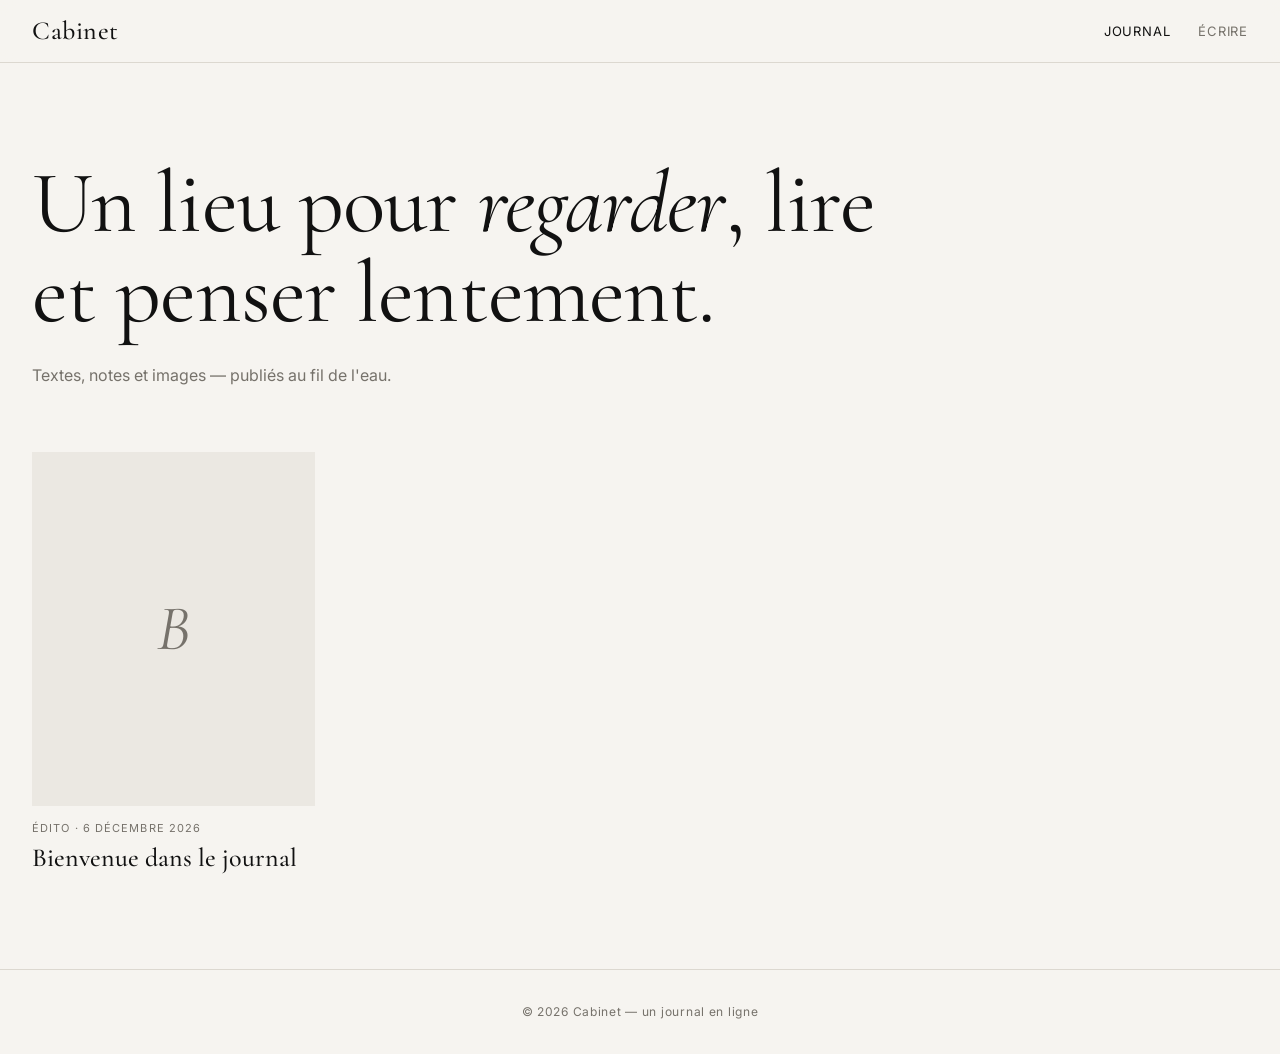
==== index.html @ 6ccdda0c "Add files via upload" ====
<!doctype html>
<html lang="fr">
<head>
<meta charset="utf-8">
<meta name="viewport" content="width=device-width, initial-scale=1">
<title>Cabinet — Journal</title>
<link rel="preconnect" href="https://fonts.googleapis.com">
<link rel="preconnect" href="https://fonts.gstatic.com" crossorigin>
<link href="https://fonts.googleapis.com/css2?family=Cormorant+Garamond:ital,wght@0,400;0,500;1,400&family=Inter:wght@400;500&display=swap" rel="stylesheet">
<style>
:root{
  --bg:#f6f4f0; --fg:#111; --muted:#76726b; --line:#dcd8d0; --card:#ebe8e2; --accent:#111;
  --serif:"Cormorant Garamond",Georgia,serif; --sans:Inter,system-ui,sans-serif;
}
@media (prefers-color-scheme: dark){
  :root{--bg:#111110;--fg:#f1eee8;--muted:#8d8980;--line:#2b2a27;--card:#1c1b19;--accent:#f1eee8}
}
*{box-sizing:border-box}
html{scroll-behavior:smooth}
body{margin:0;background:var(--bg);color:var(--fg);font:15px/1.6 var(--sans);-webkit-font-smoothing:antialiased}
a{color:inherit}
header.top{position:sticky;top:0;z-index:10;display:flex;align-items:center;justify-content:space-between;
  padding:18px 32px;background:color-mix(in srgb,var(--bg) 88%,transparent);backdrop-filter:blur(8px);border-bottom:1px solid var(--line)}
.logo{font:500 26px/1 var(--serif);letter-spacing:.02em;text-decoration:none}
nav{display:flex;gap:28px;align-items:center;font-size:13px;letter-spacing:.06em;text-transform:uppercase}
nav a{text-decoration:none;color:var(--muted);transition:color .2s}
nav a:hover,nav a.on{color:var(--fg)}
main{max-width:1280px;margin:0 auto;padding:0 32px 96px}
.hero{padding:96px 0 64px;max-width:860px}
.hero h1{font:400 clamp(40px,7vw,88px)/1.02 var(--serif);margin:0 0 24px;letter-spacing:-.01em}
.hero h1 em{font-style:italic}
.hero p{color:var(--muted);max-width:520px;margin:0;font-size:16px}
.grid{display:grid;grid-template-columns:repeat(auto-fill,minmax(280px,1fr));gap:48px 28px}
.card{text-decoration:none;display:block}
.card .img{aspect-ratio:4/5;background:var(--card);overflow:hidden;display:flex;align-items:center;justify-content:center}
.card img{width:100%;height:100%;object-fit:cover;transition:transform .6s ease}
.card:hover img{transform:scale(1.03)}
.card .ph{font:italic 64px var(--serif);color:var(--muted)}
.card .meta{margin-top:14px;font-size:11px;letter-spacing:.1em;text-transform:uppercase;color:var(--muted)}
.card h3{font:500 26px/1.15 var(--serif);margin:6px 0 0}
.empty{color:var(--muted);padding:40px 0}
.article{max-width:720px;margin:0 auto;padding-top:72px}
.article .cat{font-size:11px;letter-spacing:.12em;text-transform:uppercase;color:var(--muted)}
.article h1{font:400 clamp(36px,6vw,64px)/1.05 var(--serif);margin:12px 0 16px}
.article .date{color:var(--muted);font-size:13px;margin-bottom:40px}
.article .cover{width:100%;margin:0 0 48px;display:block}
.prose{font:400 20px/1.7 var(--serif)}
.prose h2{font:500 34px/1.2 var(--serif);margin:2em 0 .4em}
.prose h3,.prose h4{font:500 26px/1.2 var(--serif);margin:1.6em 0 .4em}
.prose p{margin:0 0 1.2em}
.prose img{max-width:100%;display:block;margin:2em 0}
.prose blockquote{margin:1.6em 0;padding-left:24px;border-left:2px solid var(--fg);font-style:italic;font-size:1.15em}
.prose hr{border:0;border-top:1px solid var(--line);margin:2.5em 0}
.prose code{font:14px ui-monospace,monospace;background:var(--card);padding:2px 5px}
.prose pre{background:var(--card);padding:16px;overflow:auto}
.back{display:inline-block;margin-top:56px;font-size:13px;letter-spacing:.06em;text-transform:uppercase}
.btn{font:500 12px var(--sans);letter-spacing:.08em;text-transform:uppercase;padding:11px 20px;border:1px solid var(--fg);
  background:transparent;color:var(--fg);cursor:pointer;text-decoration:none;display:inline-block;transition:all .2s}
.btn:hover,.btn.primary{background:var(--fg);color:var(--bg)}
.btn.primary:hover{opacity:.85}
.btn.danger{border-color:#b3382c;color:#b3382c}.btn.danger:hover{background:#b3382c;color:#fff}
.bar{display:flex;gap:12px;flex-wrap:wrap;align-items:center;margin:48px 0 24px}
.list{border-top:1px solid var(--line)}
.row{display:flex;justify-content:space-between;align-items:center;gap:16px;padding:18px 0;border-bottom:1px solid var(--line)}
.row b{font:500 22px var(--serif)}
.row small{color:var(--muted);display:block}
.tag{font-size:11px;letter-spacing:.08em;text-transform:uppercase;border:1px solid var(--line);padding:2px 8px;color:var(--muted)}
.editor{display:grid;grid-template-columns:1fr 1fr;gap:40px;padding-top:40px}
@media(max-width:900px){.editor{grid-template-columns:1fr}}
label{display:block;font-size:11px;letter-spacing:.1em;text-transform:uppercase;color:var(--muted);margin:18px 0 6px}
input[type=text],input[type=url],textarea{width:100%;padding:12px 14px;background:transparent;color:var(--fg);border:1px solid var(--line);font:inherit;border-radius:0}
input:focus,textarea:focus{outline:none;border-color:var(--fg)}
textarea{min-height:420px;resize:vertical;font:15px/1.6 ui-monospace,Menlo,monospace}
.check{display:flex;gap:10px;align-items:center;margin-top:18px;font-size:14px}
.preview{border-left:1px solid var(--line);padding-left:40px}
@media(max-width:900px){.preview{border:0;padding:0}}
footer{border-top:1px solid var(--line);padding:32px;text-align:center;color:var(--muted);font-size:12px;letter-spacing:.06em}
@media(max-width:600px){header.top{padding:14px 18px}main{padding:0 18px 72px}nav{gap:16px}}
</style>
</head>
<body>
<header class="top">
  <a class="logo" href="#/">Cabinet</a>
  <nav>
    <a href="#/" id="n-home">Journal</a>
    <a href="#/ecrire" id="n-write">Écrire</a>
  </nav>
</header>
<main id="app"></main>
<footer>© <span id="y"></span> Cabinet — un journal en ligne</footer>

<script>
(() => {
  const KEY = 'cabinet.articles.v1';
  const $app = document.getElementById('app');
  document.getElementById('y').textContent = new Date().getFullYear();

  /* ---------- Données (stockées dans le navigateur) ---------- */
  const uid = () => Date.now().toString(36) + Math.random().toString(36).slice(2, 5);
  const seed = () => [{
    id: uid(), title: 'Bienvenue dans le journal', category: 'Édito', cover: '',
    published: true, date: new Date().toISOString(),
    body: "## Un premier texte\n\nVoici un **article d'exemple**. Rendez-vous dans l'onglet *Écrire* pour le modifier ou en créer un nouveau.\n\n> Une citation se fait avec le signe supérieur à.\n\n- des listes\n- des [liens](https://example.org)\n- des images : `![légende](https://…)`"
  }];
  const load = () => { try { return JSON.parse(localStorage.getItem(KEY)); } catch { return null; } };
  const persist = () => { try { localStorage.setItem(KEY, JSON.stringify(articles)); } catch { alert("Impossible d'enregistrer dans le navigateur."); } };
  let articles = load() || seed();
  persist();

  /* ---------- Markdown minimal (sans dépendance) ---------- */
  const esc = s => s.replace(/[&<>"']/g, c => ({'&':'&amp;','<':'&lt;','>':'&gt;','"':'&quot;',"'":'&#39;'}[c]));
  const inline = s => esc(s)
    .replace(/!\[([^\]]*)\]\((https?:[^)\s]+)\)/g, '<img src="$2" alt="$1">')
    .replace(/\[([^\]]+)\]\((https?:[^)\s]+)\)/g, '<a href="$2" rel="noopener" target="_blank">$1</a>')
    .replace(/\*\*([^*]+)\*\*/g, '<strong>$1</strong>')
    .replace(/(^|[^*])\*([^*]+)\*/g, '$1<em>$2</em>')
    .replace(/`([^`]+)`/g, '<code>$1</code>');
  function md(src) {
    const out = []; let para = [], list = null, quote = [], code = null;
    const flush = () => {
      if (para.length) { out.push('<p>' + inline(para.join(' ')) + '</p>'); para = []; }
      if (list) { out.push(`<${list.t}>` + list.items.map(i => '<li>' + inline(i) + '</li>').join('') + `</${list.t}>`); list = null; }
      if (quote.length) { out.push('<blockquote>' + inline(quote.join(' ')) + '</blockquote>'); quote = []; }
    };
    for (const l of (src || '').replace(/\r/g, '').split('\n')) {
      if (code) { if (l.startsWith('```')) { out.push('<pre><code>' + esc(code.join('\n')) + '</code></pre>'); code = null; } else code.push(l); continue; }
      if (l.startsWith('```')) { flush(); code = []; continue; }
      if (!l.trim()) { flush(); continue; }
      let m;
      if ((m = l.match(/^(#{1,3})\s+(.*)/))) { flush(); const n = m[1].length + 1; out.push(`<h${n}>${inline(m[2])}</h${n}>`); continue; }
      if (/^---+$/.test(l.trim())) { flush(); out.push('<hr>'); continue; }
      if ((m = l.match(/^>\s?(.*)/))) { if (!quote.length) flush(); quote.push(m[1]); continue; }
      if ((m = l.match(/^([-*]|\d+\.)\s+(.*)/))) {
        const t = /\d/.test(m[1]) ? 'ol' : 'ul';
        if (!list || list.t !== t) { flush(); list = { t, items: [] }; }
        list.items.push(m[2]); continue;
      }
      if (list || quote.length) flush();
      para.push(l.trim());
    }
    if (code) out.push('<pre><code>' + esc(code.join('\n')) + '</code></pre>');
    flush();
    return out.join('\n');
  }

  const fmtDate = d => new Date(d).toLocaleDateString('fr-FR', { day: 'numeric', month: 'long', year: 'numeric' });
  const safeUrl = u => /^https?:\/\//i.test(u || '') ? esc(u) : '';

  /* ---------- Vues ---------- */
  function viewHome() {
    const list = articles.filter(a => a.published).sort((a, b) => b.date.localeCompare(a.date));
    $app.innerHTML = `
      <section class="hero">
        <h1>Un lieu pour <em>regarder</em>, lire et penser lentement.</h1>
        <p>Textes, notes et images — publiés au fil de l'eau.</p>
      </section>
      ${list.length ? `<div class="grid">${list.map(a => `
        <a class="card" href="#/article/${a.id}">
          <div class="img">${safeUrl(a.cover) ? `<img src="${safeUrl(a.cover)}" alt="" loading="lazy">` : `<span class="ph">${esc((a.title || '?')[0])}</span>`}</div>
          <div class="meta">${esc(a.category || 'Article')} · ${fmtDate(a.date)}</div>
          <h3>${esc(a.title || 'Sans titre')}</h3>
        </a>`).join('')}</div>` : `<p class="empty">Aucun article publié pour le moment.</p>`}`;
  }

  function viewArticle(id) {
    const a = articles.find(x => x.id === id && x.published) || articles.find(x => x.id === id);
    if (!a) { $app.innerHTML = '<p class="empty" style="padding-top:80px">Article introuvable.</p>'; return; }
    $app.innerHTML = `
      <article class="article">
        <div class="cat">${esc(a.category || 'Article')}${a.published ? '' : ' · brouillon'}</div>
        <h1>${esc(a.title || 'Sans titre')}</h1>
        <div class="date">${fmtDate(a.date)}</div>
        ${safeUrl(a.cover) ? `<img class="cover" src="${safeUrl(a.cover)}" alt="">` : ''}
        <div class="prose">${md(a.body)}</div>
        <a class="back" href="#/">← Retour au journal</a>
      </article>`;
  }

  function viewWriteList() {
    const list = [...articles].sort((a, b) => b.date.localeCompare(a.date));
    $app.innerHTML = `
      <div class="hero" style="padding-bottom:0"><h1>Écrire</h1></div>
      <div class="bar">
        <a class="btn primary" href="#/ecrire/nouveau">Nouvel article</a>
        <button class="btn" id="exp">Exporter tout (JSON)</button>
        <label class="btn" style="margin:0;cursor:pointer">Importer<input id="imp" type="file" accept="application/json" hidden></label>
      </div>
      <div class="list">${list.map(a => `
        <div class="row">
          <div><b>${esc(a.title || 'Sans titre')}</b><small>${fmtDate(a.date)} · ${esc(a.category || '—')}</small></div>
          <div style="display:flex;gap:10px;align-items:center">
            <span class="tag">${a.published ? 'Publié' : 'Brouillon'}</span>
            <a class="btn" href="#/ecrire/${a.id}">Modifier</a>
          </div>
        </div>`).join('') || '<p class="empty">Aucun article.</p>'}</div>
      <p class="empty" style="font-size:13px">Les articles sont enregistrés dans ce navigateur. Utilisez « Exporter » pour les sauvegarder ou les transférer.</p>`;
    document.getElementById('exp').onclick = () => {
      const url = URL.createObjectURL(new Blob([JSON.stringify(articles, null, 2)], { type: 'application/json' }));
      Object.assign(document.createElement('a'), { href: url, download: 'articles.json' }).click();
      URL.revokeObjectURL(url);
    };
    document.getElementById('imp').onchange = e => {
      const f = e.target.files[0]; if (!f) return;
      f.text().then(t => {
        const data = JSON.parse(t);
        if (!Array.isArray(data)) throw 0;
        const ids = new Set(articles.map(a => a.id));
        data.forEach(a => { if (a && a.id && !ids.has(a.id)) articles.push(a); });
        persist(); viewWriteList();
      }).catch(() => alert('Fichier invalide.'));
    };
  }

  function viewEditor(id) {
    const existing = articles.find(a => a.id === id);
    const cur = existing ? { ...existing } : { id: uid(), title: '', category: '', cover: '', body: '', published: false, date: new Date().toISOString() };
    $app.innerHTML = `
      <div class="editor">
        <div>
          <a href="#/ecrire" style="font-size:13px">← Mes articles</a>
          <label>Titre</label><input type="text" id="f-title" value="${esc(cur.title)}">
          <label>Rubrique</label><input type="text" id="f-cat" value="${esc(cur.category)}" placeholder="Ex. : Essai, Note, Exposition">
          <label>Image de couverture (URL)</label><input type="url" id="f-cover" value="${esc(cur.cover)}" placeholder="https://…">
          <label>Texte (Markdown)</label><textarea id="f-body">${esc(cur.body)}</textarea>
          <label class="check"><input type="checkbox" id="f-pub" ${cur.published ? 'checked' : ''}> Publier cet article</label>
          <div class="bar">
            <button class="btn primary" id="save">Enregistrer</button>
            ${existing ? '<button class="btn danger" id="del">Supprimer</button>' : ''}
          </div>
          <small style="color:var(--muted)">Syntaxe : <code># titre</code> · <code>**gras**</code> · <code>*italique*</code> · <code>[texte](url)</code> · <code>![alt](url)</code> · <code>&gt; citation</code> · <code>- liste</code></small>
        </div>
        <div class="preview"><div class="cat" style="font-size:11px;letter-spacing:.12em;text-transform:uppercase;color:var(--muted)">Aperçu</div>
          <h1 id="p-title" style="font:400 44px/1.1 var(--serif);margin:10px 0 24px"></h1>
          <div class="prose" id="p-body"></div></div>
      </div>`;
    const $ = i => document.getElementById(i);
    const upd = () => { $('p-title').textContent = $('f-title').value; $('p-body').innerHTML = md($('f-body').value); };
    ['f-title', 'f-body'].forEach(i => $(i).addEventListener('input', upd)); upd();
    $('save').onclick = () => {
      cur.title = $('f-title').value.trim(); cur.category = $('f-cat').value.trim();
      cur.cover = $('f-cover').value.trim(); cur.body = $('f-body').value; cur.published = $('f-pub').checked;
      if (!cur.title) { alert('Ajoutez un titre.'); return; }
      const i = articles.findIndex(a => a.id === cur.id);
      if (i >= 0) articles[i] = cur; else articles.push(cur);
      persist(); location.hash = '#/ecrire';
    };
    if (existing) $('del').onclick = () => {
      if (!confirm('Supprimer définitivement cet article ?')) return;
      articles = articles.filter(a => a.id !== cur.id); persist(); location.hash = '#/ecrire';
    };
  }

  /* ---------- Routage ---------- */
  function route() {
    const h = location.hash.replace(/^#\/?/, '').split('/');
    document.getElementById('n-home').classList.toggle('on', h[0] === '' || h[0] === 'article');
    document.getElementById('n-write').classList.toggle('on', h[0] === 'ecrire');
    window.scrollTo(0, 0);
    if (h[0] === 'article' && h[1]) return viewArticle(h[1]);
    if (h[0] === 'ecrire') return h[1] ? viewEditor(h[1] === 'nouveau' ? null : h[1]) : viewWriteList();
    viewHome();
  }
  addEventListener('hashchange', route);
  route();
})();
</script>
</body>
</html>
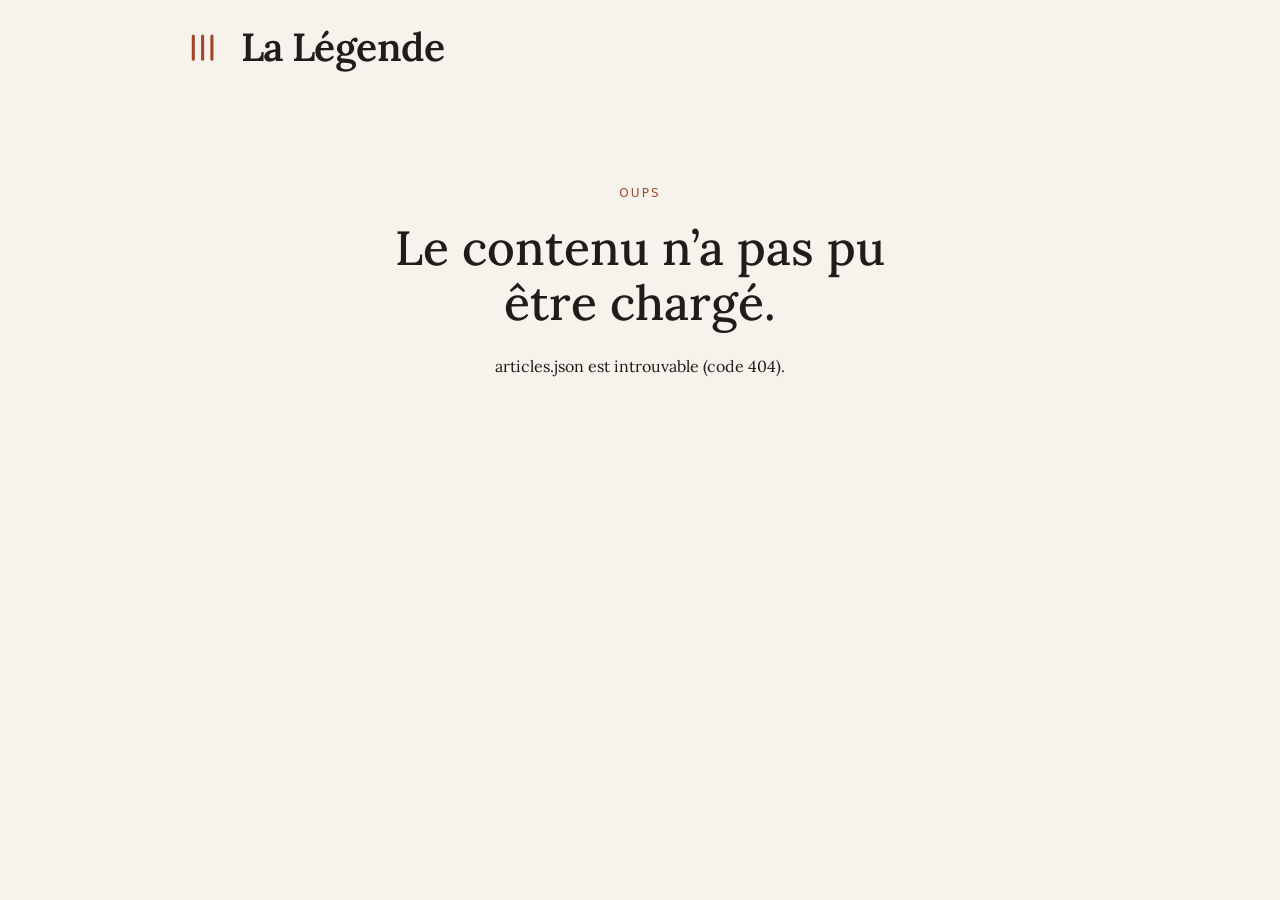
==== commit ae1415a8: "Add files via upload" ====
--- a/index.html
+++ b/index.html
@@ -3,266 +3,28 @@
 <head>
 <meta charset="utf-8">
 <meta name="viewport" content="width=device-width, initial-scale=1">
-<title>Cabinet — Journal</title>
-<link rel="preconnect" href="https://fonts.googleapis.com">
-<link rel="preconnect" href="https://fonts.gstatic.com" crossorigin>
-<link href="https://fonts.googleapis.com/css2?family=Cormorant+Garamond:ital,wght@0,400;0,500;1,400&family=Inter:wght@400;500&display=swap" rel="stylesheet">
-<style>
-:root{
-  --bg:#f6f4f0; --fg:#111; --muted:#76726b; --line:#dcd8d0; --card:#ebe8e2; --accent:#111;
-  --serif:"Cormorant Garamond",Georgia,serif; --sans:Inter,system-ui,sans-serif;
-}
-@media (prefers-color-scheme: dark){
-  :root{--bg:#111110;--fg:#f1eee8;--muted:#8d8980;--line:#2b2a27;--card:#1c1b19;--accent:#f1eee8}
-}
-*{box-sizing:border-box}
-html{scroll-behavior:smooth}
-body{margin:0;background:var(--bg);color:var(--fg);font:15px/1.6 var(--sans);-webkit-font-smoothing:antialiased}
-a{color:inherit}
-header.top{position:sticky;top:0;z-index:10;display:flex;align-items:center;justify-content:space-between;
-  padding:18px 32px;background:color-mix(in srgb,var(--bg) 88%,transparent);backdrop-filter:blur(8px);border-bottom:1px solid var(--line)}
-.logo{font:500 26px/1 var(--serif);letter-spacing:.02em;text-decoration:none}
-nav{display:flex;gap:28px;align-items:center;font-size:13px;letter-spacing:.06em;text-transform:uppercase}
-nav a{text-decoration:none;color:var(--muted);transition:color .2s}
-nav a:hover,nav a.on{color:var(--fg)}
-main{max-width:1280px;margin:0 auto;padding:0 32px 96px}
-.hero{padding:96px 0 64px;max-width:860px}
-.hero h1{font:400 clamp(40px,7vw,88px)/1.02 var(--serif);margin:0 0 24px;letter-spacing:-.01em}
-.hero h1 em{font-style:italic}
-.hero p{color:var(--muted);max-width:520px;margin:0;font-size:16px}
-.grid{display:grid;grid-template-columns:repeat(auto-fill,minmax(280px,1fr));gap:48px 28px}
-.card{text-decoration:none;display:block}
-.card .img{aspect-ratio:4/5;background:var(--card);overflow:hidden;display:flex;align-items:center;justify-content:center}
-.card img{width:100%;height:100%;object-fit:cover;transition:transform .6s ease}
-.card:hover img{transform:scale(1.03)}
-.card .ph{font:italic 64px var(--serif);color:var(--muted)}
-.card .meta{margin-top:14px;font-size:11px;letter-spacing:.1em;text-transform:uppercase;color:var(--muted)}
-.card h3{font:500 26px/1.15 var(--serif);margin:6px 0 0}
-.empty{color:var(--muted);padding:40px 0}
-.article{max-width:720px;margin:0 auto;padding-top:72px}
-.article .cat{font-size:11px;letter-spacing:.12em;text-transform:uppercase;color:var(--muted)}
-.article h1{font:400 clamp(36px,6vw,64px)/1.05 var(--serif);margin:12px 0 16px}
-.article .date{color:var(--muted);font-size:13px;margin-bottom:40px}
-.article .cover{width:100%;margin:0 0 48px;display:block}
-.prose{font:400 20px/1.7 var(--serif)}
-.prose h2{font:500 34px/1.2 var(--serif);margin:2em 0 .4em}
-.prose h3,.prose h4{font:500 26px/1.2 var(--serif);margin:1.6em 0 .4em}
-.prose p{margin:0 0 1.2em}
-.prose img{max-width:100%;display:block;margin:2em 0}
-.prose blockquote{margin:1.6em 0;padding-left:24px;border-left:2px solid var(--fg);font-style:italic;font-size:1.15em}
-.prose hr{border:0;border-top:1px solid var(--line);margin:2.5em 0}
-.prose code{font:14px ui-monospace,monospace;background:var(--card);padding:2px 5px}
-.prose pre{background:var(--card);padding:16px;overflow:auto}
-.back{display:inline-block;margin-top:56px;font-size:13px;letter-spacing:.06em;text-transform:uppercase}
-.btn{font:500 12px var(--sans);letter-spacing:.08em;text-transform:uppercase;padding:11px 20px;border:1px solid var(--fg);
-  background:transparent;color:var(--fg);cursor:pointer;text-decoration:none;display:inline-block;transition:all .2s}
-.btn:hover,.btn.primary{background:var(--fg);color:var(--bg)}
-.btn.primary:hover{opacity:.85}
-.btn.danger{border-color:#b3382c;color:#b3382c}.btn.danger:hover{background:#b3382c;color:#fff}
-.bar{display:flex;gap:12px;flex-wrap:wrap;align-items:center;margin:48px 0 24px}
-.list{border-top:1px solid var(--line)}
-.row{display:flex;justify-content:space-between;align-items:center;gap:16px;padding:18px 0;border-bottom:1px solid var(--line)}
-.row b{font:500 22px var(--serif)}
-.row small{color:var(--muted);display:block}
-.tag{font-size:11px;letter-spacing:.08em;text-transform:uppercase;border:1px solid var(--line);padding:2px 8px;color:var(--muted)}
-.editor{display:grid;grid-template-columns:1fr 1fr;gap:40px;padding-top:40px}
-@media(max-width:900px){.editor{grid-template-columns:1fr}}
-label{display:block;font-size:11px;letter-spacing:.1em;text-transform:uppercase;color:var(--muted);margin:18px 0 6px}
-input[type=text],input[type=url],textarea{width:100%;padding:12px 14px;background:transparent;color:var(--fg);border:1px solid var(--line);font:inherit;border-radius:0}
-input:focus,textarea:focus{outline:none;border-color:var(--fg)}
-textarea{min-height:420px;resize:vertical;font:15px/1.6 ui-monospace,Menlo,monospace}
-.check{display:flex;gap:10px;align-items:center;margin-top:18px;font-size:14px}
-.preview{border-left:1px solid var(--line);padding-left:40px}
-@media(max-width:900px){.preview{border:0;padding:0}}
-footer{border-top:1px solid var(--line);padding:32px;text-align:center;color:var(--muted);font-size:12px;letter-spacing:.06em}
-@media(max-width:600px){header.top{padding:14px 18px}main{padding:0 18px 72px}nav{gap:16px}}
-</style>
+<title>La Légende</title>
+<meta name="description" content="">
+<meta name="theme-color" content="#f6f3ec" media="(prefers-color-scheme: light)">
+<meta name="theme-color" content="#15140f" media="(prefers-color-scheme: dark)">
+<link rel="preload" href="assets/fonts/lora-latin.woff" as="font" type="font/woff" crossorigin>
+<link rel="icon" href="assets/logo.svg" type="image/svg+xml">
+<link rel="stylesheet" href="assets/style.css">
+<script src="assets/carnet.js" defer></script>
 </head>
-<body>
-<header class="top">
-  <a class="logo" href="#/">Cabinet</a>
-  <nav>
-    <a href="#/" id="n-home">Journal</a>
-    <a href="#/ecrire" id="n-write">Écrire</a>
-  </nav>
+<body data-page="home">
+<a class="skip" href="#contenu">Aller au contenu</a>
+<header class="masthead">
+  <div class="brand">
+    <a class="wordmark" href="index.html" aria-describedby="hovercard">
+      <svg class="logo" viewBox="0 0 24 24" aria-hidden="true" focusable="false"><rect class="b b1" x="-8.5" y="-1" width="17" height="2" rx="1"/><rect class="b b2" x="-8.5" y="-1" width="17" height="2" rx="1"/><rect class="b b3" x="-8.5" y="-1" width="17" height="2" rx="1"/></svg>
+      <span data-site="title">La Légende</span>
+    </a>
+    <div class="hovercard" id="hovercard" role="tooltip"></div>
+  </div>
+  <nav id="nav" aria-label="Navigation principale"></nav>
 </header>
-<main id="app"></main>
-<footer>© <span id="y"></span> Cabinet — un journal en ligne</footer>
-
-<script>
-(() => {
-  const KEY = 'cabinet.articles.v1';
-  const $app = document.getElementById('app');
-  document.getElementById('y').textContent = new Date().getFullYear();
-
-  /* ---------- Données (stockées dans le navigateur) ---------- */
-  const uid = () => Date.now().toString(36) + Math.random().toString(36).slice(2, 5);
-  const seed = () => [{
-    id: uid(), title: 'Bienvenue dans le journal', category: 'Édito', cover: '',
-    published: true, date: new Date().toISOString(),
-    body: "## Un premier texte\n\nVoici un **article d'exemple**. Rendez-vous dans l'onglet *Écrire* pour le modifier ou en créer un nouveau.\n\n> Une citation se fait avec le signe supérieur à.\n\n- des listes\n- des [liens](https://example.org)\n- des images : `![légende](https://…)`"
-  }];
-  const load = () => { try { return JSON.parse(localStorage.getItem(KEY)); } catch { return null; } };
-  const persist = () => { try { localStorage.setItem(KEY, JSON.stringify(articles)); } catch { alert("Impossible d'enregistrer dans le navigateur."); } };
-  let articles = load() || seed();
-  persist();
-
-  /* ---------- Markdown minimal (sans dépendance) ---------- */
-  const esc = s => s.replace(/[&<>"']/g, c => ({'&':'&amp;','<':'&lt;','>':'&gt;','"':'&quot;',"'":'&#39;'}[c]));
-  const inline = s => esc(s)
-    .replace(/!\[([^\]]*)\]\((https?:[^)\s]+)\)/g, '<img src="$2" alt="$1">')
-    .replace(/\[([^\]]+)\]\((https?:[^)\s]+)\)/g, '<a href="$2" rel="noopener" target="_blank">$1</a>')
-    .replace(/\*\*([^*]+)\*\*/g, '<strong>$1</strong>')
-    .replace(/(^|[^*])\*([^*]+)\*/g, '$1<em>$2</em>')
-    .replace(/`([^`]+)`/g, '<code>$1</code>');
-  function md(src) {
-    const out = []; let para = [], list = null, quote = [], code = null;
-    const flush = () => {
-      if (para.length) { out.push('<p>' + inline(para.join(' ')) + '</p>'); para = []; }
-      if (list) { out.push(`<${list.t}>` + list.items.map(i => '<li>' + inline(i) + '</li>').join('') + `</${list.t}>`); list = null; }
-      if (quote.length) { out.push('<blockquote>' + inline(quote.join(' ')) + '</blockquote>'); quote = []; }
-    };
-    for (const l of (src || '').replace(/\r/g, '').split('\n')) {
-      if (code) { if (l.startsWith('```')) { out.push('<pre><code>' + esc(code.join('\n')) + '</code></pre>'); code = null; } else code.push(l); continue; }
-      if (l.startsWith('```')) { flush(); code = []; continue; }
-      if (!l.trim()) { flush(); continue; }
-      let m;
-      if ((m = l.match(/^(#{1,3})\s+(.*)/))) { flush(); const n = m[1].length + 1; out.push(`<h${n}>${inline(m[2])}</h${n}>`); continue; }
-      if (/^---+$/.test(l.trim())) { flush(); out.push('<hr>'); continue; }
-      if ((m = l.match(/^>\s?(.*)/))) { if (!quote.length) flush(); quote.push(m[1]); continue; }
-      if ((m = l.match(/^([-*]|\d+\.)\s+(.*)/))) {
-        const t = /\d/.test(m[1]) ? 'ol' : 'ul';
-        if (!list || list.t !== t) { flush(); list = { t, items: [] }; }
-        list.items.push(m[2]); continue;
-      }
-      if (list || quote.length) flush();
-      para.push(l.trim());
-    }
-    if (code) out.push('<pre><code>' + esc(code.join('\n')) + '</code></pre>');
-    flush();
-    return out.join('\n');
-  }
-
-  const fmtDate = d => new Date(d).toLocaleDateString('fr-FR', { day: 'numeric', month: 'long', year: 'numeric' });
-  const safeUrl = u => /^https?:\/\//i.test(u || '') ? esc(u) : '';
-
-  /* ---------- Vues ---------- */
-  function viewHome() {
-    const list = articles.filter(a => a.published).sort((a, b) => b.date.localeCompare(a.date));
-    $app.innerHTML = `
-      <section class="hero">
-        <h1>Un lieu pour <em>regarder</em>, lire et penser lentement.</h1>
-        <p>Textes, notes et images — publiés au fil de l'eau.</p>
-      </section>
-      ${list.length ? `<div class="grid">${list.map(a => `
-        <a class="card" href="#/article/${a.id}">
-          <div class="img">${safeUrl(a.cover) ? `<img src="${safeUrl(a.cover)}" alt="" loading="lazy">` : `<span class="ph">${esc((a.title || '?')[0])}</span>`}</div>
-          <div class="meta">${esc(a.category || 'Article')} · ${fmtDate(a.date)}</div>
-          <h3>${esc(a.title || 'Sans titre')}</h3>
-        </a>`).join('')}</div>` : `<p class="empty">Aucun article publié pour le moment.</p>`}`;
-  }
-
-  function viewArticle(id) {
-    const a = articles.find(x => x.id === id && x.published) || articles.find(x => x.id === id);
-    if (!a) { $app.innerHTML = '<p class="empty" style="padding-top:80px">Article introuvable.</p>'; return; }
-    $app.innerHTML = `
-      <article class="article">
-        <div class="cat">${esc(a.category || 'Article')}${a.published ? '' : ' · brouillon'}</div>
-        <h1>${esc(a.title || 'Sans titre')}</h1>
-        <div class="date">${fmtDate(a.date)}</div>
-        ${safeUrl(a.cover) ? `<img class="cover" src="${safeUrl(a.cover)}" alt="">` : ''}
-        <div class="prose">${md(a.body)}</div>
-        <a class="back" href="#/">← Retour au journal</a>
-      </article>`;
-  }
-
-  function viewWriteList() {
-    const list = [...articles].sort((a, b) => b.date.localeCompare(a.date));
-    $app.innerHTML = `
-      <div class="hero" style="padding-bottom:0"><h1>Écrire</h1></div>
-      <div class="bar">
-        <a class="btn primary" href="#/ecrire/nouveau">Nouvel article</a>
-        <button class="btn" id="exp">Exporter tout (JSON)</button>
-        <label class="btn" style="margin:0;cursor:pointer">Importer<input id="imp" type="file" accept="application/json" hidden></label>
-      </div>
-      <div class="list">${list.map(a => `
-        <div class="row">
-          <div><b>${esc(a.title || 'Sans titre')}</b><small>${fmtDate(a.date)} · ${esc(a.category || '—')}</small></div>
-          <div style="display:flex;gap:10px;align-items:center">
-            <span class="tag">${a.published ? 'Publié' : 'Brouillon'}</span>
-            <a class="btn" href="#/ecrire/${a.id}">Modifier</a>
-          </div>
-        </div>`).join('') || '<p class="empty">Aucun article.</p>'}</div>
-      <p class="empty" style="font-size:13px">Les articles sont enregistrés dans ce navigateur. Utilisez « Exporter » pour les sauvegarder ou les transférer.</p>`;
-    document.getElementById('exp').onclick = () => {
-      const url = URL.createObjectURL(new Blob([JSON.stringify(articles, null, 2)], { type: 'application/json' }));
-      Object.assign(document.createElement('a'), { href: url, download: 'articles.json' }).click();
-      URL.revokeObjectURL(url);
-    };
-    document.getElementById('imp').onchange = e => {
-      const f = e.target.files[0]; if (!f) return;
-      f.text().then(t => {
-        const data = JSON.parse(t);
-        if (!Array.isArray(data)) throw 0;
-        const ids = new Set(articles.map(a => a.id));
-        data.forEach(a => { if (a && a.id && !ids.has(a.id)) articles.push(a); });
-        persist(); viewWriteList();
-      }).catch(() => alert('Fichier invalide.'));
-    };
-  }
-
-  function viewEditor(id) {
-    const existing = articles.find(a => a.id === id);
-    const cur = existing ? { ...existing } : { id: uid(), title: '', category: '', cover: '', body: '', published: false, date: new Date().toISOString() };
-    $app.innerHTML = `
-      <div class="editor">
-        <div>
-          <a href="#/ecrire" style="font-size:13px">← Mes articles</a>
-          <label>Titre</label><input type="text" id="f-title" value="${esc(cur.title)}">
-          <label>Rubrique</label><input type="text" id="f-cat" value="${esc(cur.category)}" placeholder="Ex. : Essai, Note, Exposition">
-          <label>Image de couverture (URL)</label><input type="url" id="f-cover" value="${esc(cur.cover)}" placeholder="https://…">
-          <label>Texte (Markdown)</label><textarea id="f-body">${esc(cur.body)}</textarea>
-          <label class="check"><input type="checkbox" id="f-pub" ${cur.published ? 'checked' : ''}> Publier cet article</label>
-          <div class="bar">
-            <button class="btn primary" id="save">Enregistrer</button>
-            ${existing ? '<button class="btn danger" id="del">Supprimer</button>' : ''}
-          </div>
-          <small style="color:var(--muted)">Syntaxe : <code># titre</code> · <code>**gras**</code> · <code>*italique*</code> · <code>[texte](url)</code> · <code>![alt](url)</code> · <code>&gt; citation</code> · <code>- liste</code></small>
-        </div>
-        <div class="preview"><div class="cat" style="font-size:11px;letter-spacing:.12em;text-transform:uppercase;color:var(--muted)">Aperçu</div>
-          <h1 id="p-title" style="font:400 44px/1.1 var(--serif);margin:10px 0 24px"></h1>
-          <div class="prose" id="p-body"></div></div>
-      </div>`;
-    const $ = i => document.getElementById(i);
-    const upd = () => { $('p-title').textContent = $('f-title').value; $('p-body').innerHTML = md($('f-body').value); };
-    ['f-title', 'f-body'].forEach(i => $(i).addEventListener('input', upd)); upd();
-    $('save').onclick = () => {
-      cur.title = $('f-title').value.trim(); cur.category = $('f-cat').value.trim();
-      cur.cover = $('f-cover').value.trim(); cur.body = $('f-body').value; cur.published = $('f-pub').checked;
-      if (!cur.title) { alert('Ajoutez un titre.'); return; }
-      const i = articles.findIndex(a => a.id === cur.id);
-      if (i >= 0) articles[i] = cur; else articles.push(cur);
-      persist(); location.hash = '#/ecrire';
-    };
-    if (existing) $('del').onclick = () => {
-      if (!confirm('Supprimer définitivement cet article ?')) return;
-      articles = articles.filter(a => a.id !== cur.id); persist(); location.hash = '#/ecrire';
-    };
-  }
-
-  /* ---------- Routage ---------- */
-  function route() {
-    const h = location.hash.replace(/^#\/?/, '').split('/');
-    document.getElementById('n-home').classList.toggle('on', h[0] === '' || h[0] === 'article');
-    document.getElementById('n-write').classList.toggle('on', h[0] === 'ecrire');
-    window.scrollTo(0, 0);
-    if (h[0] === 'article' && h[1]) return viewArticle(h[1]);
-    if (h[0] === 'ecrire') return h[1] ? viewEditor(h[1] === 'nouveau' ? null : h[1]) : viewWriteList();
-    viewHome();
-  }
-  addEventListener('hashchange', route);
-  route();
-})();
-</script>
+<main id="contenu" class="home"><noscript><p class="empty">Ce site a besoin de JavaScript pour afficher les articles.</p></noscript></main>
+<footer class="site-footer"></footer>
 </body>
 </html>
--- a/assets/style.css
+++ b/assets/style.css
@@ -0,0 +1,352 @@
+/* ==========================================================================
+   Le Carnet — feuille de style
+   Palette « papier chaud + encre + terre cuite », texte en Lora (SIL OFL).
+   Pour changer les couleurs, modifiez uniquement les variables ci-dessous.
+   ========================================================================== */
+
+@font-face {
+  font-family: "Lora";
+  src: url("fonts/lora-latin.woff") format("woff");
+  font-weight: 400 700;
+  font-style: normal;
+  font-display: swap;
+}
+@font-face {
+  font-family: "Lora";
+  src: url("fonts/lora-italic-latin.woff") format("woff");
+  font-weight: 400 700;
+  font-style: italic;
+  font-display: swap;
+}
+
+:root {
+  --bg: #f6f3ec;
+  --ink: #1f1d19;
+  --muted: #6b665c;
+  --line: #ddd7ca;
+  --accent: #a3472c;
+  --wash: #ece7dc;
+
+  --serif: "Lora", "Iowan Old Style", "Palatino Linotype", Palatino, Georgia, serif;
+  --sans: ui-sans-serif, system-ui, -apple-system, "Segoe UI", Roboto, "Helvetica Neue", Arial, sans-serif;
+
+  --gutter: clamp(1.25rem, 4vw, 2.5rem);
+  --wide: 62rem;
+  --measure: 36rem;
+}
+
+@media (prefers-color-scheme: dark) {
+  :root {
+    --bg: #15140f;
+    --ink: #ece7da;
+    --muted: #a39d8f;
+    --line: #2d2b24;
+    --accent: #e39a78;
+    --wash: #1e1d17;
+  }
+}
+
+*, *::before, *::after { box-sizing: border-box; }
+html { -webkit-text-size-adjust: 100%; scroll-behavior: smooth; }
+body {
+  margin: 0;
+  background: var(--bg);
+  color: var(--ink);
+  font: 1rem/1.6 var(--serif);
+  -webkit-font-smoothing: antialiased;
+  text-rendering: optimizeLegibility;
+}
+a { color: inherit; }
+img { max-width: 100%; height: auto; }
+:focus-visible { outline: 2px solid var(--accent); outline-offset: 3px; }
+::selection { background: color-mix(in srgb, var(--accent) 28%, transparent); }
+[hidden] { display: none !important; }
+
+.skip {
+  position: absolute; left: -999px; top: 0; z-index: 100;
+  background: var(--ink); color: var(--bg); padding: .6rem 1rem; font: .875rem var(--sans);
+}
+.skip:focus { left: 0; }
+
+/* ---------- En-tête ---------- */
+.masthead {
+  position: relative;
+  display: flex; align-items: center; justify-content: space-between; flex-wrap: wrap; gap: .75rem 1.5rem;
+  max-width: var(--wide); margin: 0 auto;
+  padding: 1.75rem var(--gutter) 0;
+}
+.brand { position: relative; }
+.wordmark {
+  display: inline-flex; align-items: center; text-decoration: none;
+  font: 600 clamp(1.85rem, 4.2vw, 2.45rem)/1 var(--serif); letter-spacing: -.015em;
+}
+
+/* Logo : trois barres qui, au survol, se rejoignent en triangle */
+.logo { width: .95em; height: .95em; margin-right: .5em; color: var(--accent); overflow: visible; flex: none; }
+.logo .b { fill: currentColor; transform-box: view-box; transform-origin: 0 0; transition: transform .6s cubic-bezier(.65, 0, .35, 1); }
+.logo .b1 { transform: translate(6px, 12px) rotate(-90deg); }
+.logo .b2 { transform: translate(12px, 12px) rotate(90deg); }
+.logo .b3 { transform: translate(18px, 12px) rotate(90deg); }
+.brand:hover .b1, .brand:focus-within .b1, .brand.open .b1 { transform: translate(7.75px, 10.85px) rotate(-60deg); }
+.brand:hover .b2, .brand:focus-within .b2, .brand.open .b2 { transform: translate(12px, 18.2px) rotate(0deg); }
+.brand:hover .b3, .brand:focus-within .b3, .brand.open .b3 { transform: translate(16.25px, 10.85px) rotate(60deg); }
+
+/* Encadré au survol du titre */
+.hovercard {
+  position: absolute; top: calc(100% + .7rem); left: 0; z-index: 60;
+  width: min(23rem, calc(100vw - 2.5rem)); padding: 1.15rem 1.3rem 1.05rem;
+  background: var(--bg); border: 1px solid var(--line); box-shadow: 0 18px 40px -16px rgba(0, 0, 0, .4);
+  font: .9375rem/1.6 var(--serif); color: var(--ink); text-align: left; letter-spacing: 0;
+  opacity: 0; visibility: hidden; transform: translateY(5px);
+  transition: opacity .15s ease, transform .15s ease, visibility 0s linear .15s;
+}
+.hovercard::before { content: ""; position: absolute; left: 0; right: 0; top: -.8rem; height: .8rem; }
+.brand:hover .hovercard, .brand:focus-within .hovercard, .brand.open .hovercard {
+  opacity: 1; visibility: visible; transform: none;
+  transition: opacity .2s ease .35s, transform .2s ease .35s, visibility 0s linear .35s;
+}
+.brand.dismissed .hovercard { opacity: 0; visibility: hidden; transition-delay: 0s; }
+.hovercard p { margin: 0 0 .7em; }
+.hc-title { font: italic 600 1.2rem/1.3 var(--serif); }
+.hc-sub { margin-top: -.4em !important; font: .75rem var(--sans); letter-spacing: .1em; text-transform: uppercase; color: var(--muted); }
+.hc-foot { margin: .9em 0 0 !important; padding-top: .7em; border-top: 1px solid var(--line); font: .8125rem var(--sans); }
+.hc-foot a { color: var(--accent); text-underline-offset: .18em; }
+
+.masthead nav { display: flex; align-items: center; gap: 1.5rem; font: .875rem var(--sans); }
+.masthead nav a {
+  text-decoration: none; color: var(--muted); padding: .15rem 0;
+  border-bottom: 1px solid transparent; transition: color .2s, border-color .2s;
+}
+.masthead nav a:hover, .masthead nav a[aria-current] { color: var(--ink); border-color: var(--accent); }
+
+/* Réglages de lecture */
+.reader-btn {
+  appearance: none; background: none; border: 1px solid var(--line); color: var(--muted); cursor: pointer;
+  width: 2.1rem; height: 2.1rem; display: inline-grid; place-items: center;
+  font: 600 1rem/1 var(--serif); transition: color .2s, border-color .2s;
+}
+.reader-btn small { font-size: .7em; }
+.reader-btn:hover, .reader-btn[aria-expanded="true"] { color: var(--ink); border-color: var(--ink); }
+.reader-pop {
+  position: absolute; right: var(--gutter); top: calc(100% + .5rem); z-index: 70; width: 16.5rem; padding: 1.1rem 1.2rem;
+  background: var(--bg); border: 1px solid var(--line); box-shadow: 0 18px 40px -16px rgba(0, 0, 0, .4);
+  font: .875rem/1.5 var(--sans);
+}
+.reader-pop label { display: block; margin: 0 0 .6rem; font-size: .75rem; letter-spacing: .1em; text-transform: uppercase; color: var(--muted); }
+.reader-pop .check { display: flex; align-items: center; gap: .6rem; margin: 1.1rem 0 .9rem; font-size: .875rem; letter-spacing: 0; text-transform: none; color: var(--ink); }
+.size-row { display: flex; align-items: center; gap: .75rem; }
+.size-row input { flex: 1; accent-color: var(--accent); }
+.a-s { font: 1rem/1 var(--serif); }
+.a-l { font: 1.6rem/1 var(--serif); }
+.linkish { appearance: none; background: none; border: 0; padding: 0; font: inherit; color: var(--accent); text-decoration: underline; text-underline-offset: .18em; cursor: pointer; }
+
+/* ---------- Accueil ---------- */
+main.home { max-width: var(--wide); margin: 0 auto; padding: 0 var(--gutter); }
+.intro { padding: clamp(4rem, 12vw, 8rem) 0 clamp(2.5rem, 6vw, 4rem); text-align: center; }
+.lede {
+  margin: 0 auto; max-width: 26ch;
+  font: 400 clamp(1.85rem, 4.6vw, 3rem)/1.18 var(--serif); letter-spacing: -.015em;
+  text-wrap: balance;
+}
+
+.filters { margin: 0 0 1rem; text-align: center; font: .8125rem var(--sans); }
+.chip {
+  appearance: none; background: none; border: 0; border-bottom: 1px solid transparent;
+  padding: .25rem 0; margin: 0 .8rem .25rem; font: inherit; color: var(--muted); cursor: pointer;
+  transition: color .2s, border-color .2s;
+}
+.chip:hover { color: var(--ink); }
+.chip[aria-pressed="true"] { color: var(--ink); border-color: var(--accent); }
+
+.feed { list-style: none; margin: 0; padding: 0; }
+.month {
+  padding: 3rem 0 .9rem; font: .75rem var(--sans); letter-spacing: .14em;
+  text-transform: uppercase; color: var(--muted);
+}
+.entry { border-top: 1px solid var(--line); }
+.entry > a {
+  display: grid; grid-template-columns: 8.5rem minmax(0, 1fr) auto; gap: 0 2rem;
+  padding: 1.9rem 0 2rem; text-decoration: none;
+}
+.entry .meta { font: .8125rem/1.5 var(--sans); color: var(--muted); padding-top: .45rem; }
+.entry .meta time { display: block; color: var(--ink); }
+.entry .cat { display: block; margin-top: .15rem; font-size: .6875rem; letter-spacing: .12em; text-transform: uppercase; color: var(--accent); }
+.entry h2 {
+  margin: 0; font: 500 clamp(1.4rem, 2.6vw, 1.9rem)/1.2 var(--serif); letter-spacing: -.01em;
+  text-wrap: balance;
+  text-decoration: underline; text-decoration-thickness: 1px; text-underline-offset: .22em;
+  text-decoration-color: transparent; transition: text-decoration-color .25s;
+}
+.entry > a:hover h2, .entry > a:focus-visible h2 { text-decoration-color: var(--accent); }
+.entry p { margin: .65rem 0 0; max-width: 40rem; color: var(--muted); font-size: 1rem; line-height: 1.6; }
+.entry .read { display: block; margin-top: .9rem; font: .75rem var(--sans); color: var(--muted); }
+.thumb { width: 7rem; height: 7rem; object-fit: cover; background: var(--wash); margin-top: .3rem; }
+.entry:last-child { border-bottom: 1px solid var(--line); }
+.empty { color: var(--muted); padding: 2rem 0; }
+
+.reveal:not(.in) { opacity: 0; transform: translateY(10px); }
+.reveal { transition: opacity .7s ease, transform .7s ease; }
+
+/* ---------- Article ---------- */
+.progress {
+  position: fixed; inset: 0 0 auto 0; height: 2px; z-index: 50; background: var(--accent);
+  transform-origin: 0 50%; transform: scaleX(var(--p, 0));
+}
+.article { padding: 0 var(--gutter); }
+.a-head { max-width: 44rem; margin: 0 auto; padding-top: clamp(3rem, 9vw, 5.5rem); text-align: center; }
+.back-row { max-width: var(--wide); margin: 0 auto; padding: clamp(2.5rem, 7vw, 4.5rem) var(--gutter) 0; }
+.back { font: .8125rem var(--sans); color: var(--muted); text-decoration: none; }
+.back:hover { color: var(--ink); }
+.kicker { margin: 0 0 1.25rem; font: .75rem var(--sans); letter-spacing: .18em; text-transform: uppercase; color: var(--accent); }
+.a-head h1 {
+  margin: 0; font: 500 clamp(2.15rem, 6vw, 3.6rem)/1.1 var(--serif); letter-spacing: -.02em; text-wrap: balance;
+}
+.standfirst {
+  margin: 1.5rem auto 0; max-width: 34rem; color: var(--muted);
+  font: italic 400 clamp(1.1rem, 2.4vw, 1.3rem)/1.5 var(--serif);
+}
+.byline { margin: 1.75rem 0 0; font: .8125rem var(--sans); color: var(--muted); }
+.rule { display: block; width: 2.5rem; height: 1px; background: var(--accent); margin: 2.5rem auto 3.25rem; }
+
+.prose {
+  --fs: clamp(1.0625rem, 2.2vw, 1.1875rem);
+  font-size: calc(var(--fs) * var(--scale, 1));   /* la colonne s'élargit avec la taille du texte */
+  max-width: min(30.4em, 100%); margin: 0 auto; line-height: 1.75;
+  hyphens: auto; -webkit-hyphens: auto; hyphenate-limit-chars: 7 3 3; overflow-wrap: break-word;
+}
+.prose > :first-child { margin-top: 0; }
+.prose p, .prose li { text-align: justify; text-justify: inter-word; }
+html[data-justify="off"] .prose p, html[data-justify="off"] .prose li { text-align: left; }
+.prose p { margin: 0 0 1.3em; text-wrap: pretty; }
+.prose a { color: var(--accent); text-underline-offset: .18em; text-decoration-thickness: 1px; }
+.prose a:hover { text-decoration-thickness: 2px; }
+.prose h2 { margin: 1.9em 0 .6em; font: 600 1.32em/1.28 var(--serif); letter-spacing: -.01em; text-wrap: balance; hyphens: manual; }
+.prose h3 { margin: 1.8em 0 .5em; font: 600 1.12em/1.35 var(--serif); text-wrap: balance; hyphens: manual; }
+.prose h4, .prose h5, .prose h6 {
+  margin: 2.2em 0 .7em; font: 600 .72em/1.4 var(--sans); letter-spacing: .14em; text-transform: uppercase; color: var(--muted);
+}
+.prose ul, .prose ol { margin: 0 0 1.3em; padding-left: 1.4em; }
+.prose li { margin: .35em 0; padding-left: .2em; }
+.prose li > p { margin: 0; }
+.prose li > p + p { margin-top: .6em; }
+.prose blockquote {
+  margin: 2.1em 0; padding: 0 0 0 1.4rem; border-left: 2px solid var(--accent);
+  font-style: italic; color: color-mix(in srgb, var(--ink) 88%, var(--bg));
+}
+.prose blockquote p:last-child { margin-bottom: 0; }
+.prose hr { border: 0; height: 1px; background: var(--line); margin: 3em auto; width: 4rem; }
+/* Images : toujours centrées dans la colonne, elle-même centrée sur la page */
+.prose img { display: block; max-width: 100%; height: auto; margin: 2.2em auto; }
+.prose figure { margin: 2.2em auto; text-align: center; }
+.prose figure img { margin: 0 auto; }
+.prose figcaption { margin-top: .8rem; font: .78em/1.5 var(--sans); color: var(--muted); text-align: center; }
+.prose table { width: 100%; border-collapse: collapse; margin: 2em 0; font: .85em/1.5 var(--sans); }
+.prose th, .prose td { padding: .6rem .75rem; border-bottom: 1px solid var(--line); text-align: left; vertical-align: top; }
+.prose th { font-weight: 600; border-bottom-color: var(--ink); }
+.prose code { font: .88em ui-monospace, "SF Mono", Menlo, Consolas, monospace; background: var(--wash); padding: .1em .35em; }
+.prose pre { background: var(--wash); padding: 1rem 1.2rem; overflow-x: auto; font-size: .8em; line-height: 1.6; }
+.prose pre code { background: none; padding: 0; }
+
+/* Notes de bas de page */
+.prose sup { font-size: .7em; line-height: 0; }
+.prose a.footnote-ref { text-decoration: none; padding: 0 .1em; }
+.footnotes {
+  margin-top: 4rem; padding-top: 1.4rem; border-top: 1px solid var(--line);
+  font-size: .84em; line-height: 1.6; color: var(--muted);
+}
+.footnotes p, .footnotes li { text-align: left; }
+.footnotes .notes-title { margin: 0 0 1rem; font: 600 .78em var(--sans); letter-spacing: .16em; text-transform: uppercase; color: var(--muted); }
+.footnotes ol { padding-left: 1.5em; margin: 0; }
+.footnotes li { margin: 0 0 .7em; }
+.footnotes p { margin: 0; }
+.footnotes a.footnote-back { text-decoration: none; margin-left: .3em; }
+.footnotes li:target { color: var(--ink); }
+
+/* Navigation entre articles */
+.pager {
+  max-width: calc(var(--measure) + 2 * var(--gutter)); margin: clamp(4rem, 10vw, 6rem) auto 0; padding: 0 var(--gutter);
+  display: grid; grid-template-columns: 1fr 1fr; gap: 2rem;
+}
+.pager a { text-decoration: none; padding-top: 1.2rem; border-top: 1px solid var(--line); transition: border-color .2s; }
+.pager a:hover { border-color: var(--accent); }
+.pager .lbl { display: block; font: .75rem var(--sans); color: var(--muted); margin-bottom: .35rem; }
+.pager strong { font: 500 1.1rem/1.3 var(--serif); }
+.pager .next { grid-column: 2; text-align: right; }
+.pager .prev { grid-column: 1; }
+
+/* Page 404 */
+.notfound { max-width: 40rem; margin: 0 auto; padding: 7rem var(--gutter) 3rem; text-align: center; }
+.notfound h1 { font: 500 clamp(2rem, 6vw, 3rem)/1.15 var(--serif); margin: 0 0 1.5rem; }
+
+/* Pied de page */
+.site-footer { max-width: var(--wide); margin: clamp(5rem, 12vw, 8rem) auto 0; padding: 0 var(--gutter) 3rem; font: .8125rem var(--sans); color: var(--muted); }
+.site-footer p { margin: 0; }
+
+/* ---------- Petits écrans ---------- */
+@media (max-width: 720px) {
+  .masthead { padding-top: 1.25rem; }
+  .masthead nav { gap: 1rem; }
+  .reader-pop { right: var(--gutter); left: auto; }
+  .entry > a { grid-template-columns: minmax(0, 1fr) auto; gap: .5rem 1.1rem; padding: 1.5rem 0; }
+  .entry .meta { grid-column: 1 / -1; display: flex; gap: .85rem; align-items: baseline; padding: 0; }
+  .entry .cat { margin: 0; }
+  .thumb { width: 4.5rem; height: 4.5rem; grid-row: 2; grid-column: 2; margin: .2rem 0 0; }
+  .entry .txt { grid-row: 2; }
+  .pager { grid-template-columns: 1fr; gap: 1.5rem; }
+  .pager .next { grid-column: 1; text-align: left; }
+}
+
+@media (prefers-reduced-motion: reduce) {
+  html { scroll-behavior: auto; }
+  .reveal, .hovercard, .logo .b { transition: none; }
+}
+
+/* ---------- Impression ---------- */
+@media print {
+  :root { --bg: #fff; --ink: #000; --muted: #444; --line: #bbb; --accent: #000; }
+  .masthead, .progress, .pager, .site-footer, .back, .filters, .skip, .back-row { display: none !important; }
+  .a-head { padding-top: 0; }
+  .prose { font-size: 11.5pt; max-width: none; }
+  .prose a { text-decoration: none; }
+}
+
+/* ---------- Outil « ajouter un article » ---------- */
+.tool { max-width: var(--wide); margin: 0 auto; padding: clamp(3rem, 8vw, 5rem) var(--gutter) 0; }
+.tool h1 { font: 500 clamp(2rem, 5vw, 3rem)/1.1 var(--serif); letter-spacing: -.02em; margin: 0 0 1rem; }
+.tool h2 { font: 600 1.25rem/1.3 var(--serif); margin: 3rem 0 .5rem; }
+.tool > p, .steps > p { max-width: 42rem; color: var(--muted); }
+.tool .prose p { color: var(--ink); }
+.tool .small { font: .8125rem/1.6 var(--sans); }
+.tool-grid { display: grid; grid-template-columns: minmax(0, 1fr) minmax(0, 1fr); gap: 3.5rem; margin-top: 2.5rem; align-items: start; }
+@media (max-width: 900px) { .tool-grid { grid-template-columns: minmax(0, 1fr); gap: 2.5rem; } }
+.tool label { display: block; margin: 1.25rem 0 .4rem; font: .75rem var(--sans); letter-spacing: .1em; text-transform: uppercase; color: var(--muted); }
+.tool input[type=text], .tool input[type=date], .tool textarea {
+  width: 100%; padding: .7rem .8rem; background: transparent; color: var(--ink);
+  border: 1px solid var(--line); border-radius: 0; font: 1rem/1.5 var(--serif);
+}
+.tool textarea { resize: vertical; font-family: ui-monospace, "SF Mono", Menlo, Consolas, monospace; font-size: .875rem; line-height: 1.6; }
+.tool input:focus, .tool textarea:focus, .pastebox:focus { outline: none; border-color: var(--ink); }
+.row2 { display: grid; grid-template-columns: 1fr 1fr; gap: 1rem; }
+.pastebox { border: 1px dashed var(--muted); padding: 1.2rem; font: .875rem var(--sans); color: var(--muted); cursor: text; }
+.preview-pane { border-left: 1px solid var(--line); padding-left: 3rem; min-width: 0; }
+@media (max-width: 900px) { .preview-pane { border: 0; padding: 0; } }
+.preview-pane .prose { margin: 1rem 0 0; font-size: 1.0625rem; max-width: none; }
+.pv-title { font: 500 2rem/1.15 var(--serif); letter-spacing: -.015em; margin: 0 0 1rem; }
+.steps { margin-top: 3rem; padding-bottom: 1rem; border-top: 1px solid var(--line); }
+.copyrow { display: flex; gap: .75rem; align-items: flex-start; }
+.copyrow > input, .copyrow > textarea { flex: 1; min-width: 0; }
+.btn {
+  appearance: none; background: transparent; color: var(--ink); border: 1px solid var(--ink); cursor: pointer;
+  padding: .6rem 1.1rem; font: .75rem var(--sans); letter-spacing: .08em; text-transform: uppercase; transition: background .2s, color .2s;
+}
+.btn:hover { background: var(--ink); color: var(--bg); }
+.warn { list-style: none; margin: 1.5rem 0 0; padding: 0; font: .875rem var(--sans); color: var(--accent); }
+.warn li { margin: .2rem 0; }
+.warn li::before { content: "→ "; }
+code { font: .88em ui-monospace, "SF Mono", Menlo, Consolas, monospace; background: var(--wash); padding: .1em .35em; }
+
+/* Tableaux */
+.prose .table-wrap { overflow-x: auto; margin: 1.4em 0; }
+.prose table { border-collapse: collapse; width: 100%; font-size: .92em; line-height: 1.45; }
+.prose th, .prose td { padding: .45em .7em; border-bottom: 1px solid var(--line); text-align: left; vertical-align: top; }
+.prose th { font-weight: 600; border-bottom-color: var(--ink); }
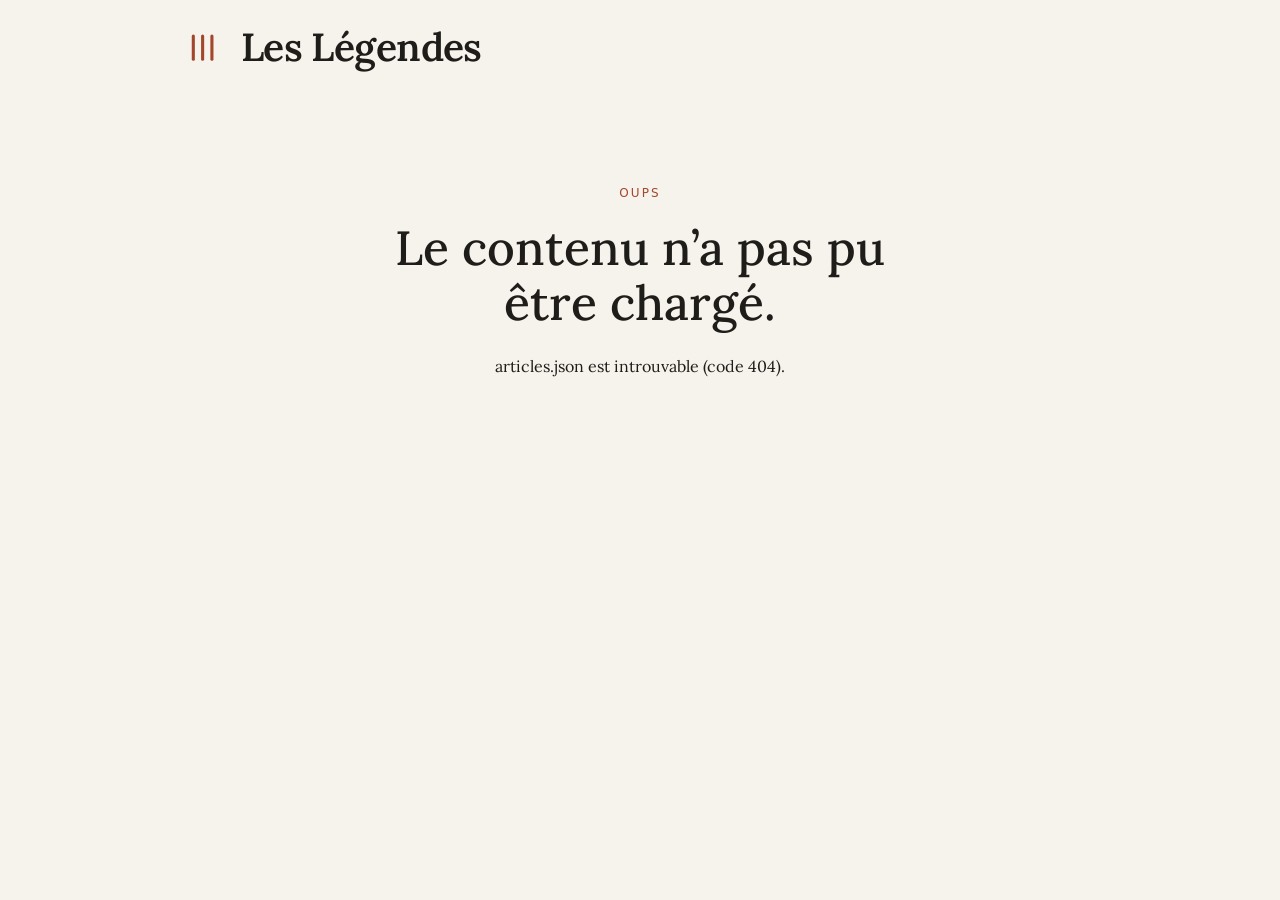
==== commit 02f6d95f: "Update index.html" ====
--- a/index.html
+++ b/index.html
@@ -3,7 +3,7 @@
 <head>
 <meta charset="utf-8">
 <meta name="viewport" content="width=device-width, initial-scale=1">
-<title>La Légende</title>
+<title>Les Légendes</title>
 <meta name="description" content="">
 <meta name="theme-color" content="#f6f3ec" media="(prefers-color-scheme: light)">
 <meta name="theme-color" content="#15140f" media="(prefers-color-scheme: dark)">
@@ -13,12 +13,12 @@
 <script src="assets/carnet.js" defer></script>
 </head>
 <body data-page="home">
-<a class="skip" href="#contenu">Aller au contenu</a>
+<a class="skip" href="#contenu">Blog juridique</a>
 <header class="masthead">
   <div class="brand">
     <a class="wordmark" href="index.html" aria-describedby="hovercard">
       <svg class="logo" viewBox="0 0 24 24" aria-hidden="true" focusable="false"><rect class="b b1" x="-8.5" y="-1" width="17" height="2" rx="1"/><rect class="b b2" x="-8.5" y="-1" width="17" height="2" rx="1"/><rect class="b b3" x="-8.5" y="-1" width="17" height="2" rx="1"/></svg>
-      <span data-site="title">La Légende</span>
+      <span data-site="title">Les Légendes</span>
     </a>
     <div class="hovercard" id="hovercard" role="tooltip"></div>
   </div>
